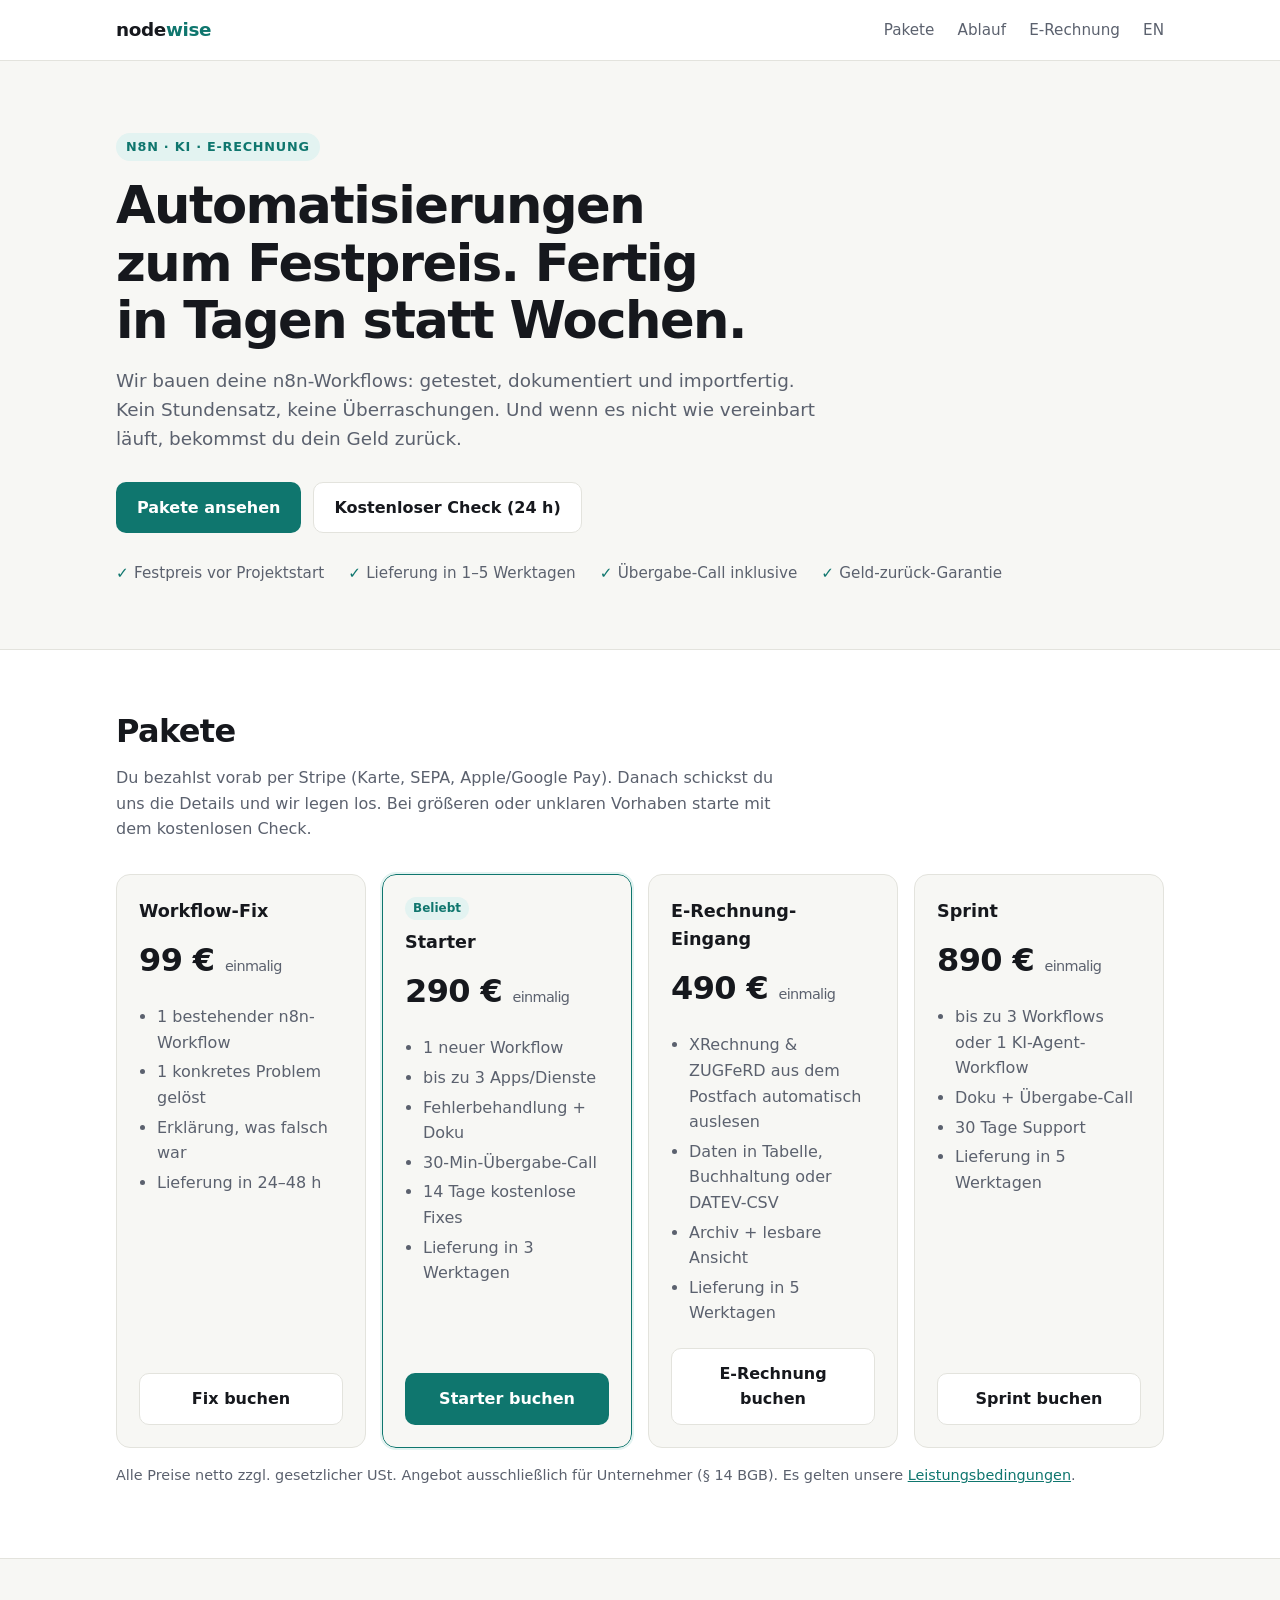
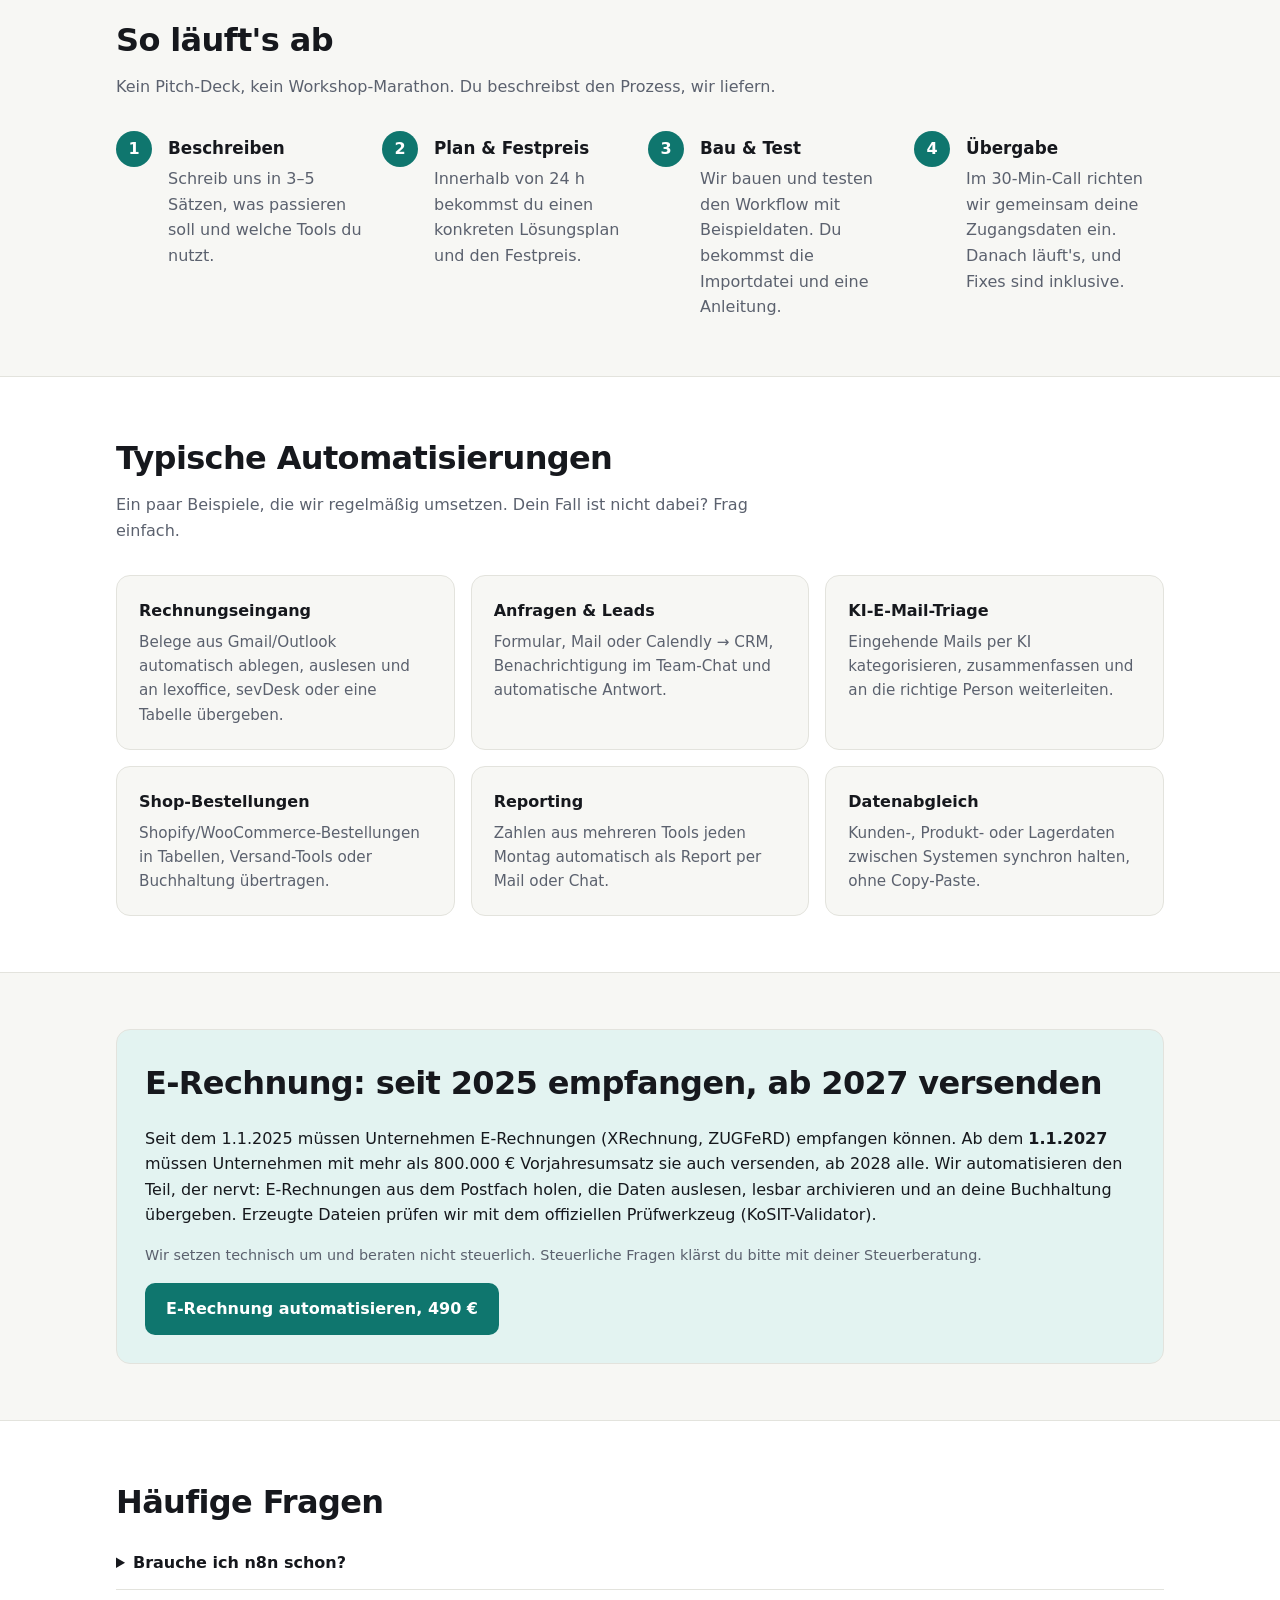
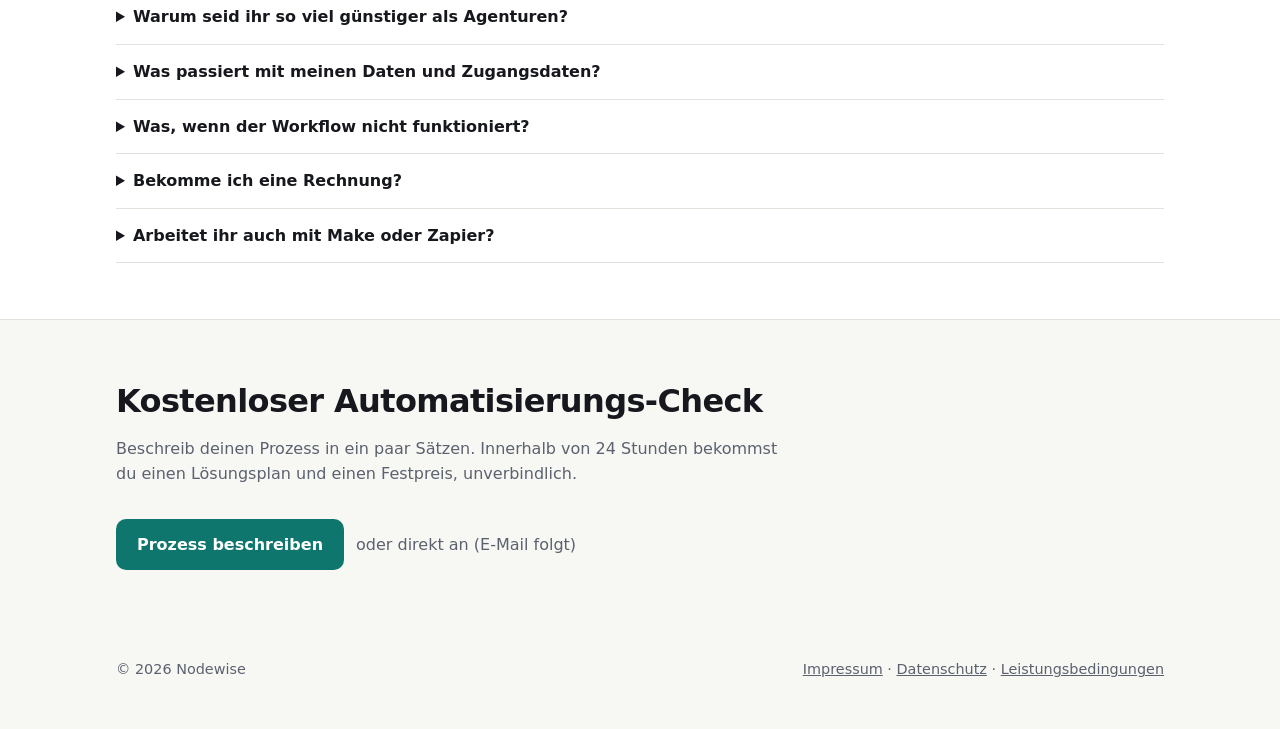
==== docs/index.html @ f4890bfd "feat: add Nodewise landing page (DE/EN) with legal pages Static site for GitHub Pages: four fixed-pr" ====
<!doctype html>
<html lang="de">
<head>
<meta charset="utf-8">
<meta name="viewport" content="width=device-width, initial-scale=1">
<title>Nodewise – n8n-Automatisierung zum Festpreis</title>
<meta name="description" content="Fertige n8n-Workflows zum Festpreis: getestet, dokumentiert, importfertig. Workflow-Fix ab 99 €, neue Automatisierung ab 290 €, E-Rechnung (XRechnung/ZUGFeRD) automatisch verarbeiten.">
<link rel="stylesheet" href="assets/style.css">
<link rel="alternate" hreflang="en" href="en/">
<link rel="icon" href="data:image/svg+xml,%3Csvg xmlns='http://www.w3.org/2000/svg' viewBox='0 0 32 32'%3E%3Crect width='32' height='32' rx='8' fill='%230f766e'/%3E%3Cpath d='M8 22V10l8 12V10m0 12l8-12v12' stroke='white' stroke-width='2.6' fill='none' stroke-linecap='round' stroke-linejoin='round'/%3E%3C/svg%3E">
</head>
<body>
<header class="top">
  <div class="wrap">
    <a class="logo" href="./">node<span>wise</span></a>
    <nav class="top">
      <a href="#pakete">Pakete</a>
      <a class="hide-sm" href="#ablauf">Ablauf</a>
      <a class="hide-sm" href="#e-rechnung">E-Rechnung</a>
      <a href="en/">EN</a>
    </nav>
  </div>
</header>

<main>
<section class="hero">
  <div class="wrap">
    <span class="eyebrow">n8n · KI · E-Rechnung</span>
    <h1>Automatisierungen zum Festpreis. Fertig in Tagen statt Wochen.</h1>
    <p class="lead">Wir bauen deine n8n-Workflows: getestet, dokumentiert und importfertig. Kein Stundensatz, keine Überraschungen. Und wenn es nicht wie vereinbart läuft, bekommst du dein Geld zurück.</p>
    <div class="cta">
      <a class="btn primary" href="#pakete">Pakete ansehen</a>
      <a class="btn ghost" data-mail data-subject="Kostenloser Automatisierungs-Check" data-body="Hallo Nodewise,&#10;&#10;diesen Prozess möchte ich automatisieren:&#10;&#10;Welche Tools nutze ich (z. B. Gmail, Google Sheets, lexoffice, Shopify):&#10;&#10;n8n Cloud oder selbst gehostet (oder noch gar nicht):&#10;" href="#kontakt">Kostenloser Check (24 h)</a>
    </div>
    <ul class="trust">
      <li>Festpreis vor Projektstart</li>
      <li>Lieferung in 1–5 Werktagen</li>
      <li>Übergabe-Call inklusive</li>
      <li>Geld-zurück-Garantie</li>
    </ul>
  </div>
</section>

<section class="alt" id="pakete">
  <div class="wrap">
    <h2>Pakete</h2>
    <p class="sub">Du bezahlst vorab per Stripe (Karte, SEPA, Apple/Google Pay). Danach schickst du uns die Details und wir legen los. Bei größeren oder unklaren Vorhaben starte mit dem kostenlosen Check.</p>
    <div class="grid g4">
      <div class="card">
        <h3>Workflow-Fix</h3>
        <div class="price">99 € <small>einmalig</small></div>
        <ul>
          <li>1 bestehender n8n-Workflow</li>
          <li>1 konkretes Problem gelöst</li>
          <li>Erklärung, was falsch war</li>
          <li>Lieferung in 24–48 h</li>
        </ul>
        <a class="btn ghost" data-buy="fix" data-subject="Workflow-Fix (99 €)" data-body="Hallo Nodewise,&#10;&#10;ich möchte den Workflow-Fix buchen. Das Problem:&#10;" href="#kontakt">Fix buchen</a>
      </div>
      <div class="card featured">
        <span class="tag">Beliebt</span>
        <h3>Starter</h3>
        <div class="price">290 € <small>einmalig</small></div>
        <ul>
          <li>1 neuer Workflow</li>
          <li>bis zu 3 Apps/Dienste</li>
          <li>Fehlerbehandlung + Doku</li>
          <li>30-Min-Übergabe-Call</li>
          <li>14 Tage kostenlose Fixes</li>
          <li>Lieferung in 3 Werktagen</li>
        </ul>
        <a class="btn primary" data-buy="starter" data-subject="Starter-Paket (290 €)" data-body="Hallo Nodewise,&#10;&#10;ich möchte das Starter-Paket buchen. Mein Prozess:&#10;" href="#kontakt">Starter buchen</a>
      </div>
      <div class="card">
        <h3>E-Rechnung-Eingang</h3>
        <div class="price">490 € <small>einmalig</small></div>
        <ul>
          <li>XRechnung &amp; ZUGFeRD aus dem Postfach automatisch auslesen</li>
          <li>Daten in Tabelle, Buchhaltung oder DATEV-CSV</li>
          <li>Archiv + lesbare Ansicht</li>
          <li>Lieferung in 5 Werktagen</li>
        </ul>
        <a class="btn ghost" data-buy="erechnung" data-subject="E-Rechnung-Eingang (490 €)" data-body="Hallo Nodewise,&#10;&#10;ich möchte den E-Rechnung-Eingang automatisieren. Postfach-Anbieter / Buchhaltungssoftware:&#10;" href="#kontakt">E-Rechnung buchen</a>
      </div>
      <div class="card">
        <h3>Sprint</h3>
        <div class="price">890 € <small>einmalig</small></div>
        <ul>
          <li>bis zu 3 Workflows oder 1 KI-Agent-Workflow</li>
          <li>Doku + Übergabe-Call</li>
          <li>30 Tage Support</li>
          <li>Lieferung in 5 Werktagen</li>
        </ul>
        <a class="btn ghost" data-buy="sprint" data-subject="Sprint (890 €)" data-body="Hallo Nodewise,&#10;&#10;ich möchte einen Sprint buchen. Meine Prozesse:&#10;" href="#kontakt">Sprint buchen</a>
      </div>
    </div>
    <p class="note"><span data-vat>Alle Preise netto zzgl. gesetzlicher USt.</span> Angebot ausschließlich für Unternehmer (§ 14 BGB). Es gelten unsere <a href="bedingungen.html">Leistungsbedingungen</a>.</p>
  </div>
</section>

<section id="ablauf">
  <div class="wrap">
    <h2>So läuft's ab</h2>
    <p class="sub">Kein Pitch-Deck, kein Workshop-Marathon. Du beschreibst den Prozess, wir liefern.</p>
    <div class="grid g4 steps">
      <div class="step"><h3>Beschreiben</h3><p>Schreib uns in 3–5 Sätzen, was passieren soll und welche Tools du nutzt.</p></div>
      <div class="step"><h3>Plan &amp; Festpreis</h3><p>Innerhalb von 24 h bekommst du einen konkreten Lösungsplan und den Festpreis.</p></div>
      <div class="step"><h3>Bau &amp; Test</h3><p>Wir bauen und testen den Workflow mit Beispieldaten. Du bekommst die Importdatei und eine Anleitung.</p></div>
      <div class="step"><h3>Übergabe</h3><p>Im 30-Min-Call richten wir gemeinsam deine Zugangsdaten ein. Danach läuft's, und Fixes sind inklusive.</p></div>
    </div>
  </div>
</section>

<section class="alt">
  <div class="wrap">
    <h2>Typische Automatisierungen</h2>
    <p class="sub">Ein paar Beispiele, die wir regelmäßig umsetzen. Dein Fall ist nicht dabei? Frag einfach.</p>
    <div class="grid g3">
      <div class="card usecase"><h3>Rechnungseingang</h3><p>Belege aus Gmail/Outlook automatisch ablegen, auslesen und an lexoffice, sevDesk oder eine Tabelle übergeben.</p></div>
      <div class="card usecase"><h3>Anfragen &amp; Leads</h3><p>Formular, Mail oder Calendly → CRM, Benachrichtigung im Team-Chat und automatische Antwort.</p></div>
      <div class="card usecase"><h3>KI-E-Mail-Triage</h3><p>Eingehende Mails per KI kategorisieren, zusammenfassen und an die richtige Person weiterleiten.</p></div>
      <div class="card usecase"><h3>Shop-Bestellungen</h3><p>Shopify/WooCommerce-Bestellungen in Tabellen, Versand-Tools oder Buchhaltung übertragen.</p></div>
      <div class="card usecase"><h3>Reporting</h3><p>Zahlen aus mehreren Tools jeden Montag automatisch als Report per Mail oder Chat.</p></div>
      <div class="card usecase"><h3>Datenabgleich</h3><p>Kunden-, Produkt- oder Lagerdaten zwischen Systemen synchron halten, ohne Copy-Paste.</p></div>
    </div>
  </div>
</section>

<section id="e-rechnung">
  <div class="wrap">
    <div class="callout">
      <h2>E-Rechnung: seit 2025 empfangen, ab 2027 versenden</h2>
      <p>Seit dem 1.1.2025 müssen Unternehmen E-Rechnungen (XRechnung, ZUGFeRD) empfangen können. Ab dem <strong>1.1.2027</strong> müssen Unternehmen mit mehr als 800.000 € Vorjahresumsatz sie auch versenden, ab 2028 alle. Wir automatisieren den Teil, der nervt: E-Rechnungen aus dem Postfach holen, die Daten auslesen, lesbar archivieren und an deine Buchhaltung übergeben. Erzeugte Dateien prüfen wir mit dem offiziellen Prüfwerkzeug (KoSIT-Validator).</p>
      <p class="note">Wir setzen technisch um und beraten nicht steuerlich. Steuerliche Fragen klärst du bitte mit deiner Steuerberatung.</p>
      <div class="cta" style="margin-top:16px">
        <a class="btn primary" data-buy="erechnung" data-subject="E-Rechnung-Eingang (490 €)" href="#kontakt">E-Rechnung automatisieren, 490 €</a>
      </div>
    </div>
  </div>
</section>

<section class="alt">
  <div class="wrap">
    <h2>Häufige Fragen</h2>
    <details><summary>Brauche ich n8n schon?</summary><p>Nein. Wir helfen dir bei der Einrichtung, egal ob n8n Cloud (ab ca. 20 €/Monat bei n8n) oder kostenlos selbst gehostet auf deinem Server. Die n8n-Kosten zahlst du direkt an n8n bzw. deinen Hoster.</p></details>
    <details><summary>Warum seid ihr so viel günstiger als Agenturen?</summary><p>Wir entwickeln KI-gestützt und arbeiten mit festen Paketen statt mit Stundensätzen. Das spart uns viel Zeit, und das geben wir weiter. Jeder Workflow wird trotzdem getestet und dokumentiert.</p></details>
    <details><summary>Was passiert mit meinen Daten und Zugangsdaten?</summary><p>Wir brauchen keinen Zugang zu deinen Systemen. Du bekommst eine Importdatei und trägst deine Zugangsdaten im Übergabe-Call selbst in deiner n8n-Instanz ein. Für Tests verwenden wir Beispieldaten.</p></details>
    <details><summary>Was, wenn der Workflow nicht funktioniert?</summary><p>Dann reparieren wir ihn kostenlos innerhalb der Support-Frist. Läuft er trotzdem nicht wie vereinbart, bekommst du dein Geld zurück.</p></details>
    <details><summary>Bekomme ich eine Rechnung?</summary><p>Ja, du bekommst eine ordnungsgemäße Rechnung für deine Buchhaltung.</p></details>
    <details><summary>Arbeitet ihr auch mit Make oder Zapier?</summary><p>Unser Schwerpunkt ist n8n, weil es sich DSGVO-freundlich selbst hosten lässt. Kleinere Make- oder Zapier-Aufgaben fragst du am besten über den kostenlosen Check an.</p></details>
  </div>
</section>

<section id="kontakt">
  <div class="wrap">
    <h2>Kostenloser Automatisierungs-Check</h2>
    <p class="sub">Beschreib deinen Prozess in ein paar Sätzen. Innerhalb von 24 Stunden bekommst du einen Lösungsplan und einen Festpreis, unverbindlich.</p>
    <div class="cta">
      <a class="btn primary" data-mail data-subject="Kostenloser Automatisierungs-Check" data-body="Hallo Nodewise,&#10;&#10;diesen Prozess möchte ich automatisieren:&#10;&#10;Welche Tools nutze ich:&#10;&#10;n8n Cloud oder selbst gehostet (oder noch gar nicht):&#10;" href="#kontakt">Prozess beschreiben</a>
      <span style="align-self:center;color:var(--muted)">oder direkt an <span data-email-text>(E-Mail folgt)</span></span>
    </div>
  </div>
</section>
</main>

<footer>
  <div class="wrap">
    <span>© <span data-year>2026</span> Nodewise</span>
    <span><a href="impressum.html">Impressum</a> · <a href="datenschutz.html">Datenschutz</a> · <a href="bedingungen.html">Leistungsbedingungen</a></span>
  </div>
</footer>
<script src="assets/config.js"></script>
<script src="assets/site.js"></script>
</body>
</html>
---- docs/assets/style.css ----
:root {
  --bg: #f7f7f4;
  --surface: #ffffff;
  --ink: #16181d;
  --muted: #5b616e;
  --line: #e3e3dd;
  --accent: #0f766e;
  --accent-ink: #ffffff;
  --accent-soft: #e3f3f1;
  --warn-bg: #fff4e0;
  --warn-ink: #7a4b00;
  --radius: 14px;
  --shadow: 0 1px 2px rgba(16, 24, 40, .05), 0 8px 24px rgba(16, 24, 40, .06);
  color-scheme: light;
}
@media (prefers-color-scheme: dark) {
  :root {
    --bg: #0f1114;
    --surface: #171a1f;
    --ink: #eceef2;
    --muted: #a3a9b5;
    --line: #2a2f37;
    --accent: #2dd4bf;
    --accent-ink: #062521;
    --accent-soft: #10302c;
    --warn-bg: #3a2a0c;
    --warn-ink: #ffd48a;
    --shadow: none;
    color-scheme: dark;
  }
}
* { box-sizing: border-box; }
html { -webkit-text-size-adjust: 100%; }
body {
  margin: 0;
  background: var(--bg);
  color: var(--ink);
  font: 16px/1.6 system-ui, -apple-system, "Segoe UI", Roboto, "Helvetica Neue", Arial, sans-serif;
}
a { color: var(--accent); }
.wrap { max-width: 1080px; margin: 0 auto; padding: 0 16px; }
header.top { border-bottom: 1px solid var(--line); background: var(--surface); }
header.top .wrap { display: flex; align-items: center; justify-content: space-between; height: 60px; gap: 12px; }
.logo { font-weight: 800; letter-spacing: -.02em; font-size: 1.15rem; color: var(--ink); text-decoration: none; }
.logo span { color: var(--accent); }
nav.top a { color: var(--muted); text-decoration: none; margin-left: 18px; font-size: .95rem; }
nav.top a:hover { color: var(--ink); }
@media (max-width: 640px) { nav.top .hide-sm { display: none; } }

.hero { padding: 72px 0 48px; }
.eyebrow { display: inline-block; font-size: .8rem; font-weight: 700; letter-spacing: .06em; text-transform: uppercase; color: var(--accent); background: var(--accent-soft); padding: 4px 10px; border-radius: 999px; }
h1 { font-size: clamp(2rem, 5vw, 3.2rem); line-height: 1.12; letter-spacing: -.03em; margin: 16px 0 16px; max-width: 18ch; }
.lead { font-size: 1.15rem; color: var(--muted); max-width: 60ch; margin: 0 0 28px; }
.cta { display: flex; flex-wrap: wrap; gap: 12px; }
.btn { display: inline-block; padding: 12px 20px; border-radius: 10px; font-weight: 650; text-decoration: none; border: 1px solid transparent; }
.btn.primary { background: var(--accent); color: var(--accent-ink); }
.btn.ghost { border-color: var(--line); color: var(--ink); background: var(--surface); }
.btn:hover { filter: brightness(1.05); }
.trust { display: flex; flex-wrap: wrap; gap: 8px 24px; margin-top: 28px; color: var(--muted); font-size: .95rem; padding: 0; list-style: none; }
.trust li::before { content: "✓ "; color: var(--accent); font-weight: 700; }

section { padding: 56px 0; }
section.alt { background: var(--surface); border-top: 1px solid var(--line); border-bottom: 1px solid var(--line); }
h2 { font-size: clamp(1.5rem, 3vw, 2rem); letter-spacing: -.02em; margin: 0 0 8px; }
.sub { color: var(--muted); margin: 0 0 32px; max-width: 65ch; }

.grid { display: grid; gap: 16px; }
.g4 { grid-template-columns: repeat(4, 1fr); }
.g3 { grid-template-columns: repeat(3, 1fr); }
@media (max-width: 960px) { .g4 { grid-template-columns: repeat(2, 1fr); } .g3 { grid-template-columns: 1fr 1fr; } }
@media (max-width: 600px) { .g4, .g3 { grid-template-columns: 1fr; } }

.card { background: var(--surface); border: 1px solid var(--line); border-radius: var(--radius); padding: 22px; box-shadow: var(--shadow); display: flex; flex-direction: column; }
section.alt .card { background: var(--bg); box-shadow: none; }
.card h3 { margin: 0 0 4px; font-size: 1.1rem; }
.price { font-size: 2rem; font-weight: 800; letter-spacing: -.02em; margin: 6px 0 2px; }
.price small { font-size: .9rem; font-weight: 500; color: var(--muted); }
.card ul { padding-left: 18px; margin: 12px 0 18px; color: var(--muted); }
.card ul li { margin: 4px 0; }
.card .btn { margin-top: auto; text-align: center; }
.card.featured { border-color: var(--accent); outline: 2px solid var(--accent-soft); }
.tag { align-self: flex-start; font-size: .75rem; font-weight: 700; color: var(--accent); background: var(--accent-soft); padding: 2px 8px; border-radius: 999px; margin-bottom: 8px; }
.note { color: var(--muted); font-size: .9rem; margin-top: 16px; }

.steps { counter-reset: s; }
.step { position: relative; padding-left: 52px; }
.step::before { counter-increment: s; content: counter(s); position: absolute; left: 0; top: 0; width: 36px; height: 36px; border-radius: 50%; background: var(--accent); color: var(--accent-ink); font-weight: 800; display: grid; place-items: center; }
.step h3 { margin: 4px 0 4px; font-size: 1.05rem; }
.step p { margin: 0; color: var(--muted); }

.usecase h3 { font-size: 1rem; margin: 0 0 6px; }
.usecase p { margin: 0; color: var(--muted); font-size: .95rem; }

.callout { border-radius: var(--radius); padding: 28px; background: var(--accent-soft); border: 1px solid var(--line); }
.callout h2 { margin-top: 0; }

details { border-bottom: 1px solid var(--line); padding: 14px 0; }
summary { cursor: pointer; font-weight: 650; }
details p { color: var(--muted); margin: 10px 0 0; }

.warn { background: var(--warn-bg); color: var(--warn-ink); padding: 12px 16px; border-radius: 10px; margin: 16px 0; font-size: .95rem; }

footer { padding: 32px 0 48px; color: var(--muted); font-size: .9rem; }
footer .wrap { display: flex; flex-wrap: wrap; gap: 8px 24px; justify-content: space-between; }
footer a { color: var(--muted); }

.legal { padding: 48px 0; max-width: 760px; }
.legal h1 { font-size: 2rem; max-width: none; }
.legal h2 { font-size: 1.2rem; margin-top: 28px; }
.legal p, .legal li { color: var(--ink); }
.legal, .card, .lead, .sub { overflow-wrap: break-word; hyphens: auto; }
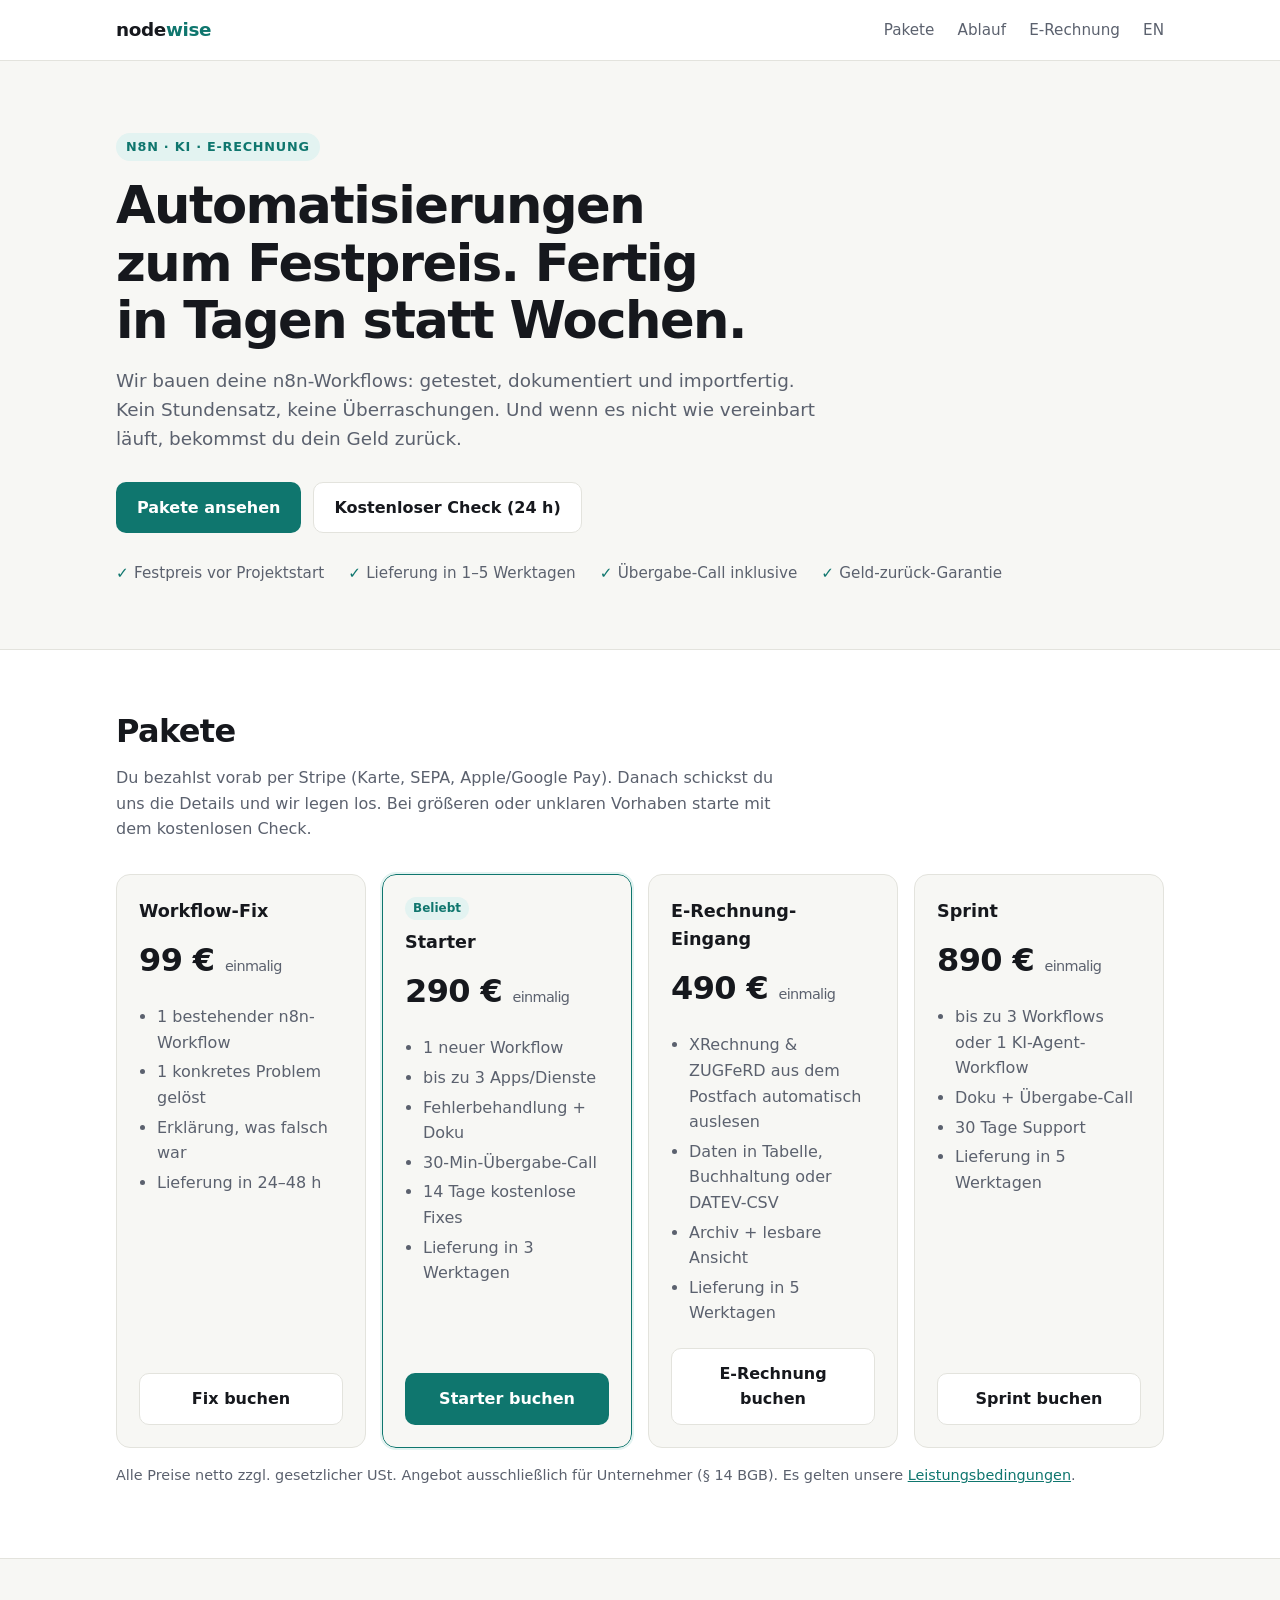
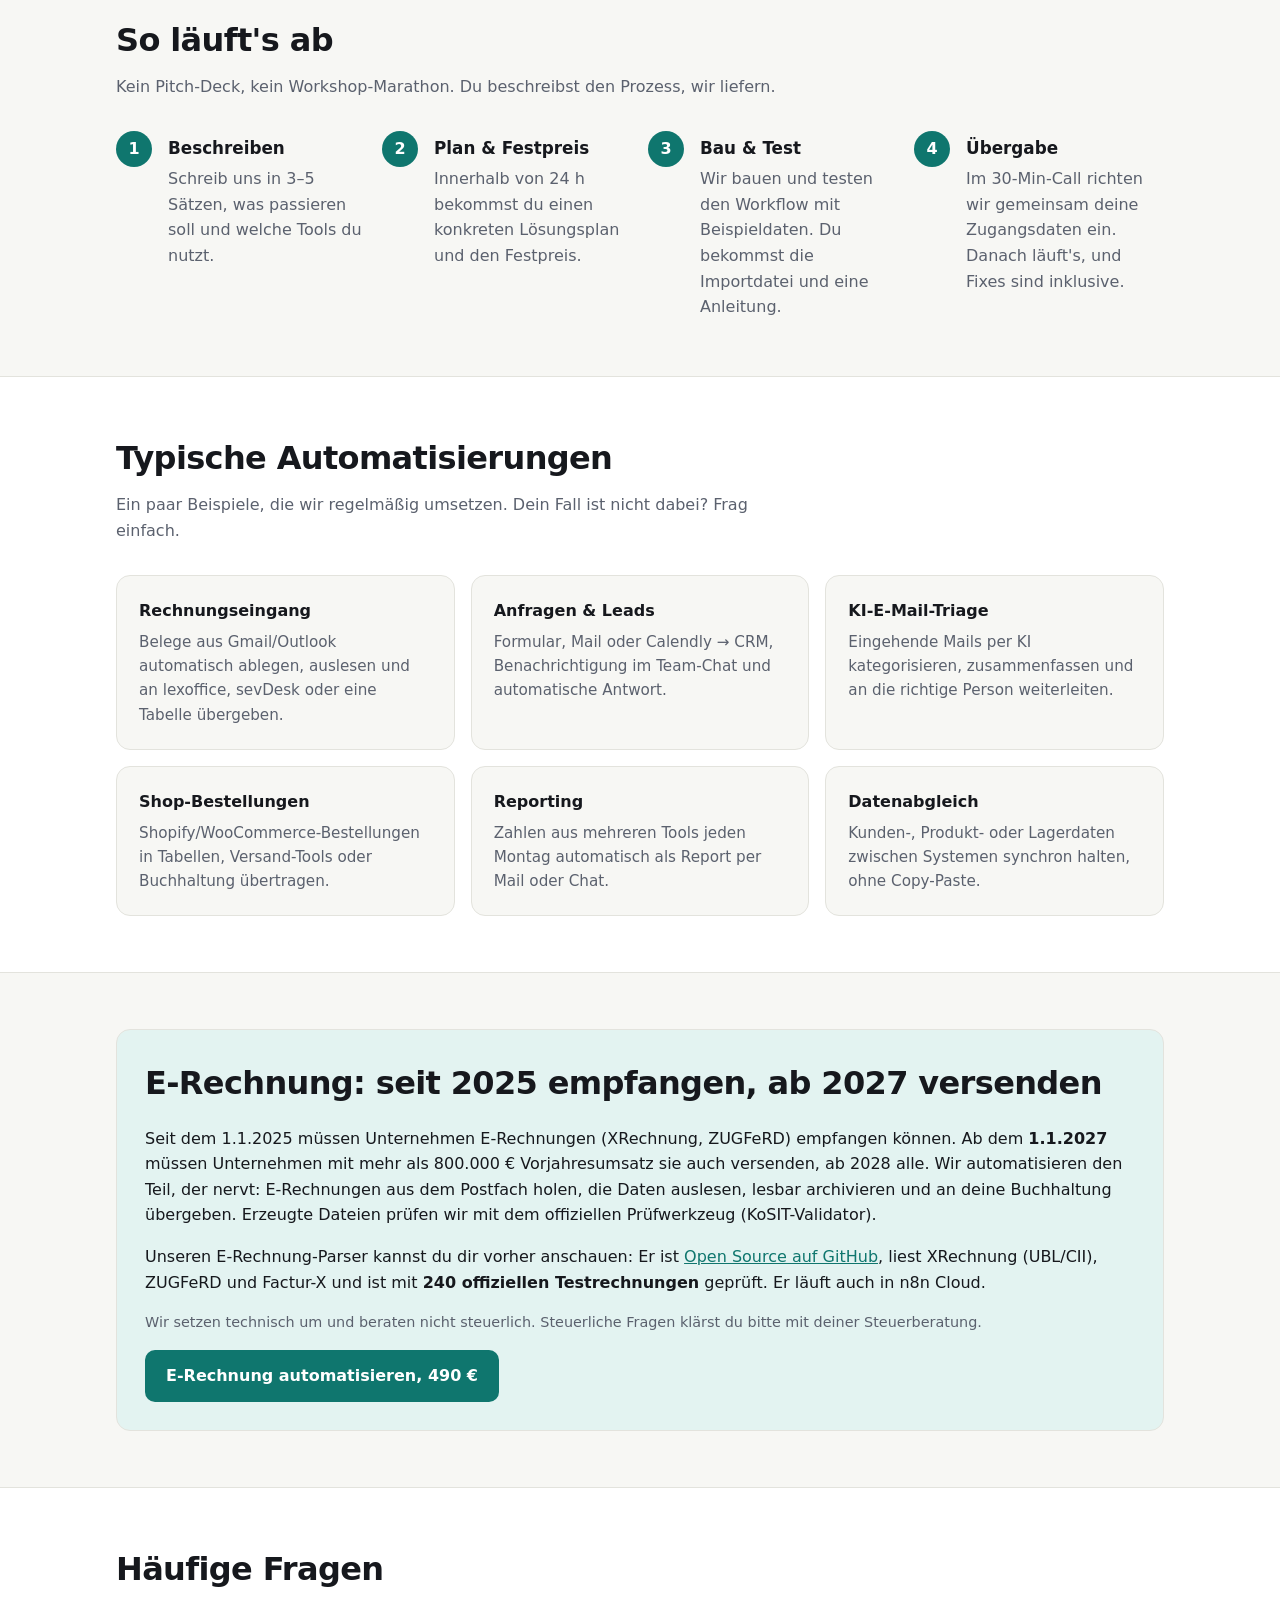
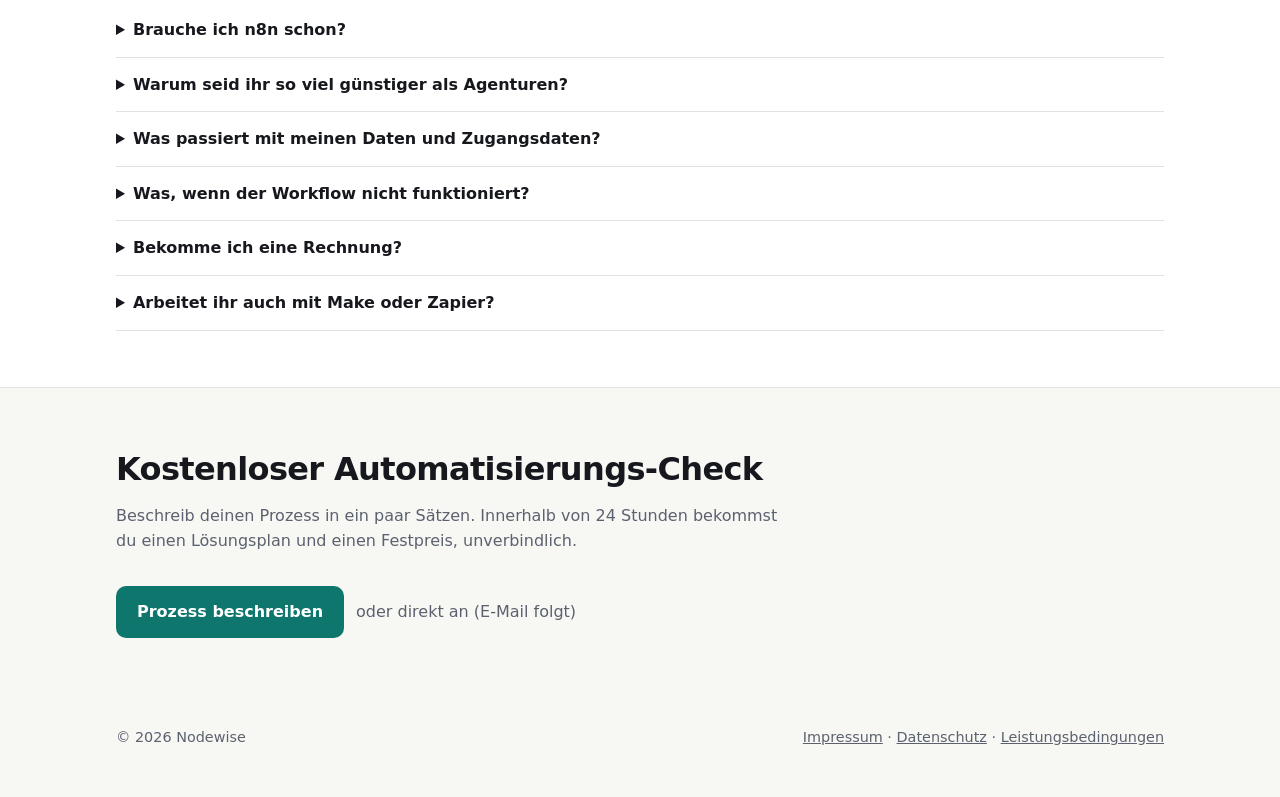
==== commit 81098d67: "feat: add tested e-invoice intake workflow for n8n Dependency-free parser for XRechnung (UBL/CII), Z" ====
--- a/docs/index.html
+++ b/docs/index.html
@@ -131,6 +131,7 @@
     <div class="callout">
       <h2>E-Rechnung: seit 2025 empfangen, ab 2027 versenden</h2>
       <p>Seit dem 1.1.2025 müssen Unternehmen E-Rechnungen (XRechnung, ZUGFeRD) empfangen können. Ab dem <strong>1.1.2027</strong> müssen Unternehmen mit mehr als 800.000 € Vorjahresumsatz sie auch versenden, ab 2028 alle. Wir automatisieren den Teil, der nervt: E-Rechnungen aus dem Postfach holen, die Daten auslesen, lesbar archivieren und an deine Buchhaltung übergeben. Erzeugte Dateien prüfen wir mit dem offiziellen Prüfwerkzeug (KoSIT-Validator).</p>
+      <p>Unseren E-Rechnung-Parser kannst du dir vorher anschauen: Er ist <a href="https://github.com/wsd-bartek/ai-test/tree/claude/pensive-fermat-5pqh31/workflows/e-rechnung-eingang" rel="noopener">Open Source auf GitHub</a>, liest XRechnung (UBL/CII), ZUGFeRD und Factur-X und ist mit <strong>240 offiziellen Testrechnungen</strong> geprüft. Er läuft auch in n8n Cloud.</p>
       <p class="note">Wir setzen technisch um und beraten nicht steuerlich. Steuerliche Fragen klärst du bitte mit deiner Steuerberatung.</p>
       <div class="cta" style="margin-top:16px">
         <a class="btn primary" data-buy="erechnung" data-subject="E-Rechnung-Eingang (490 €)" href="#kontakt">E-Rechnung automatisieren, 490 €</a>
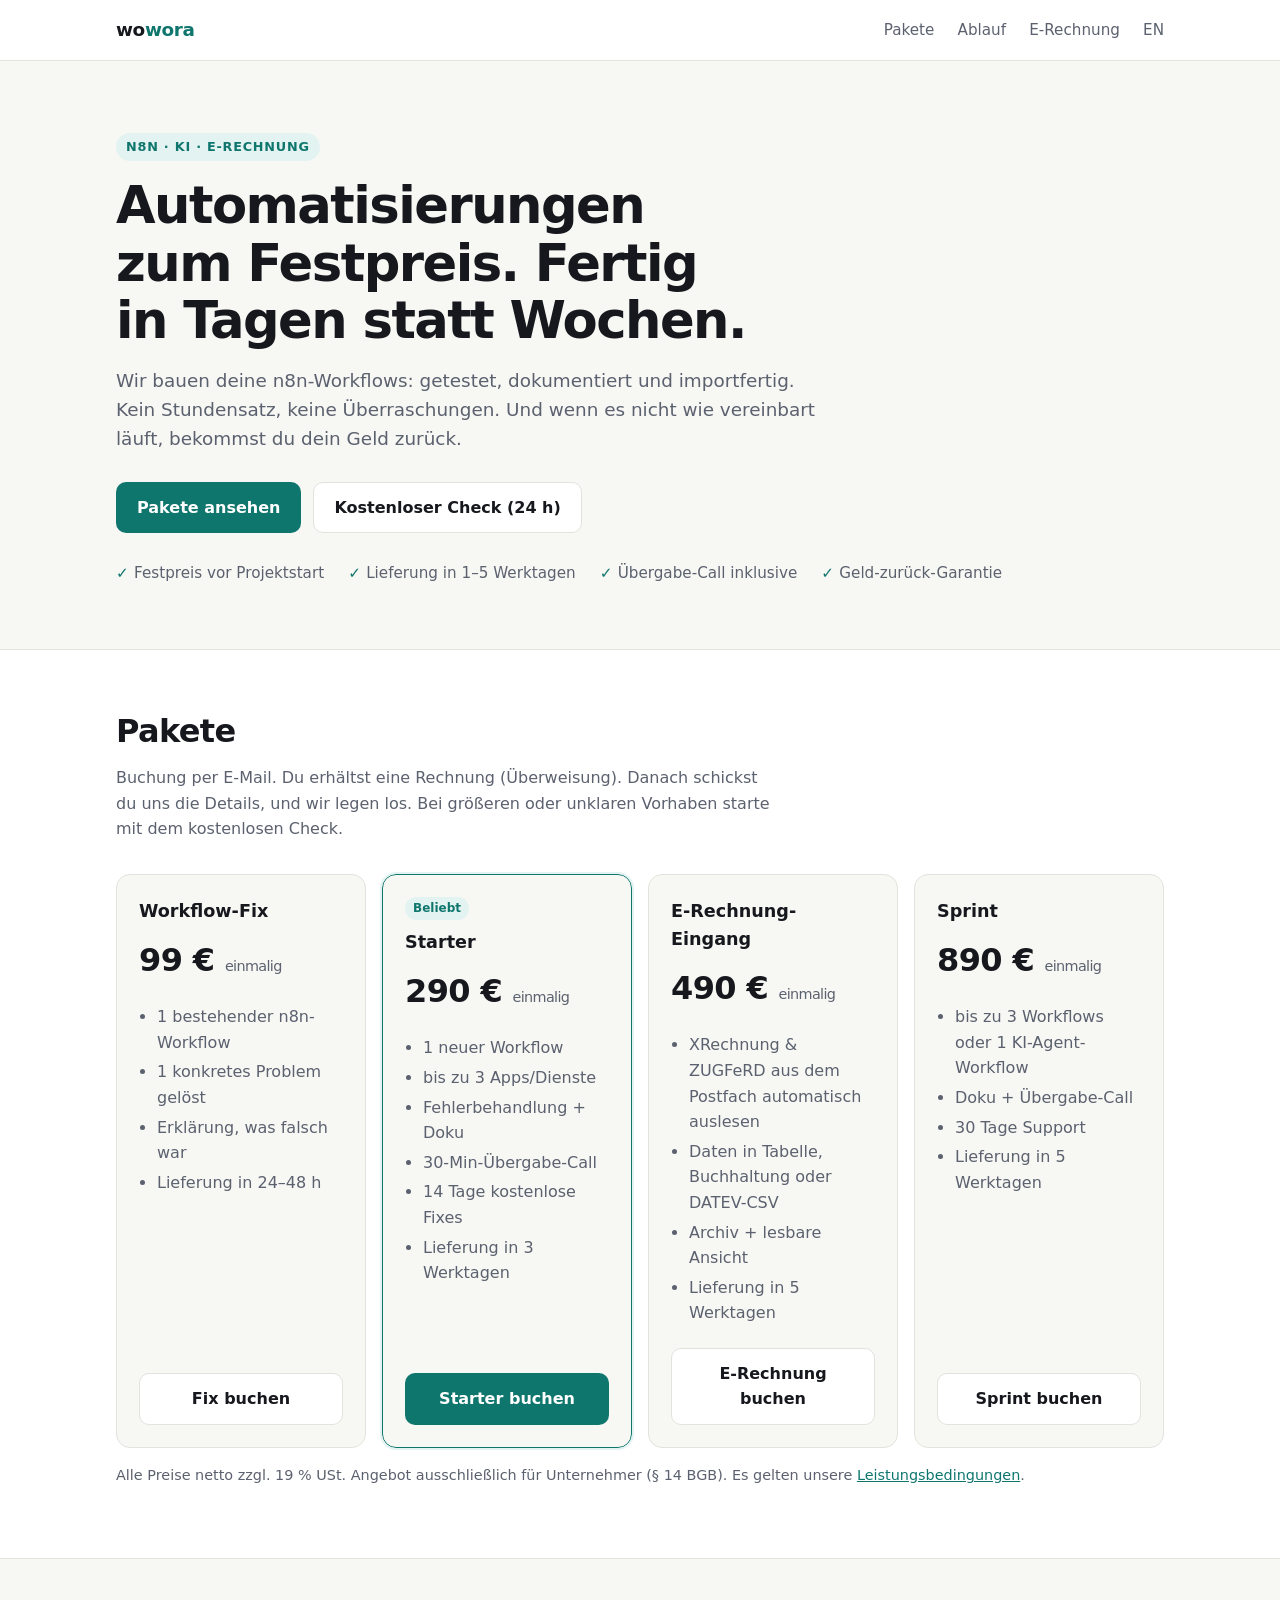
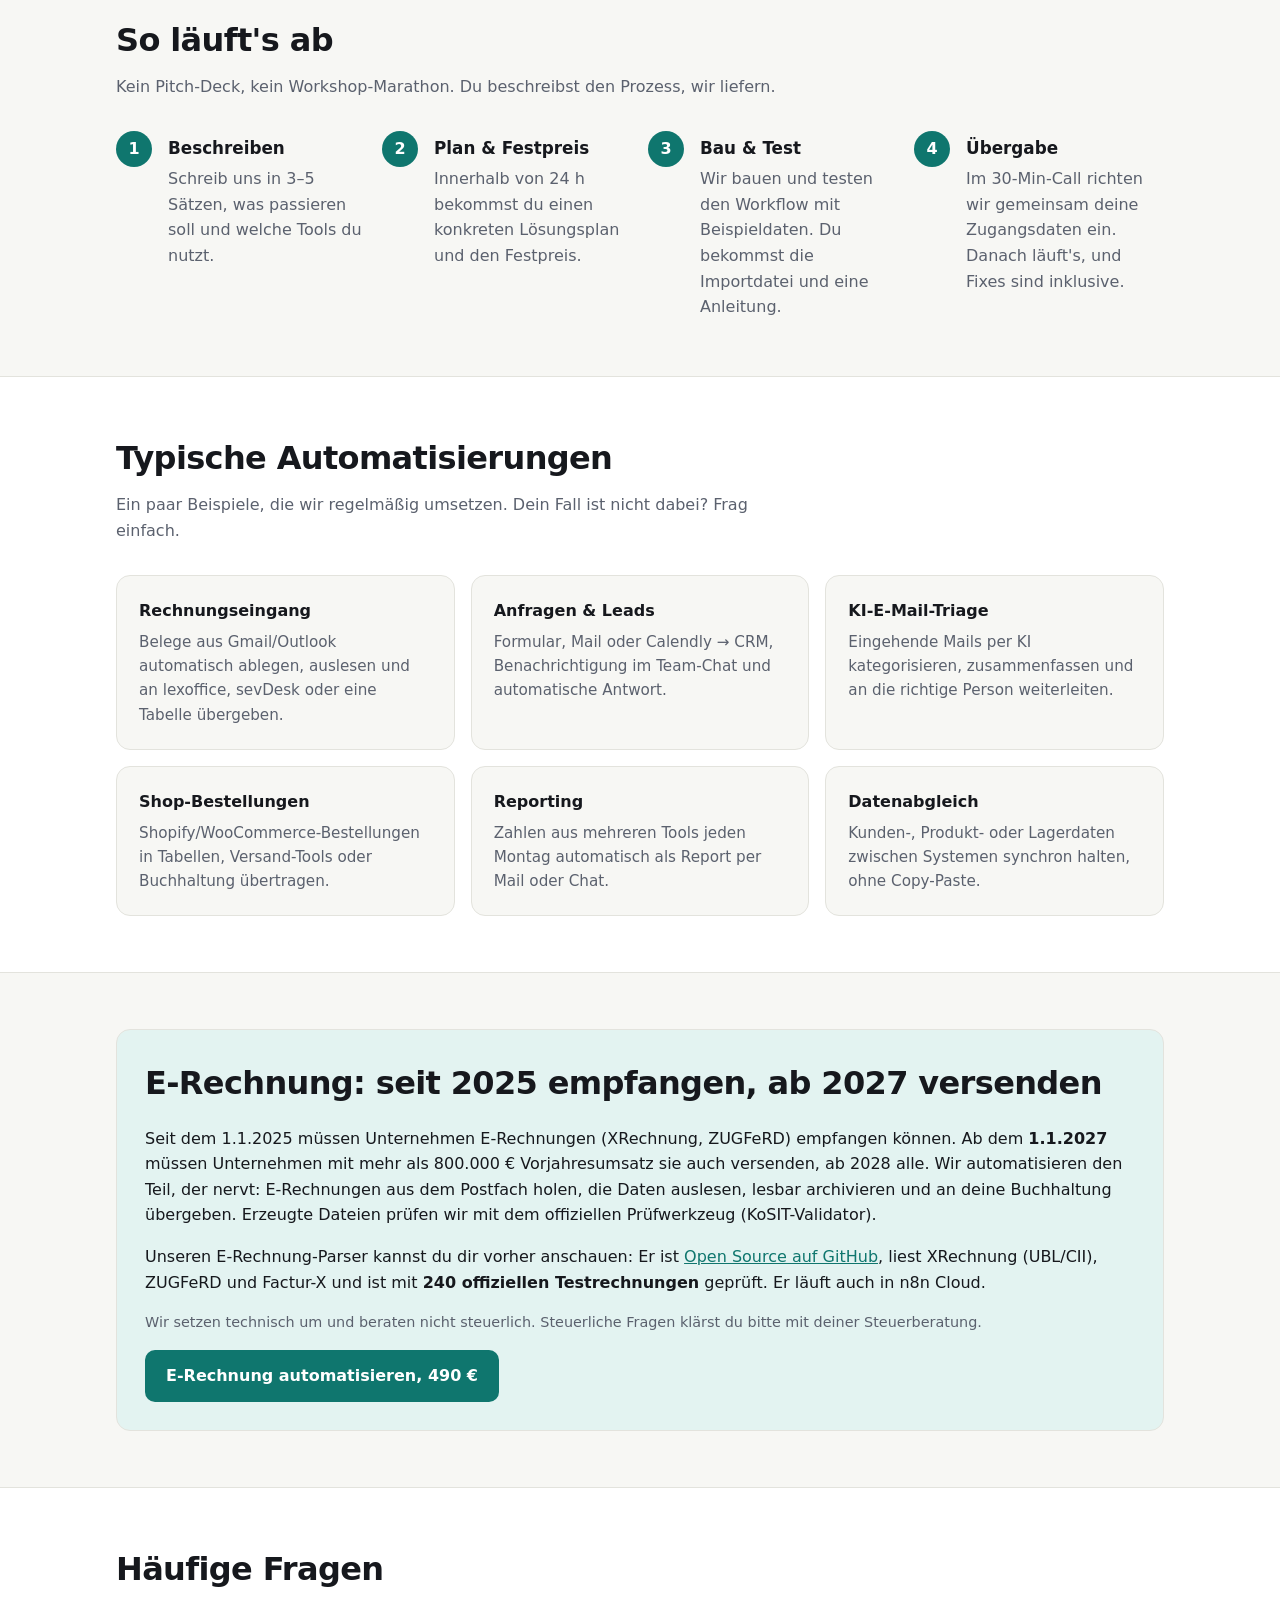
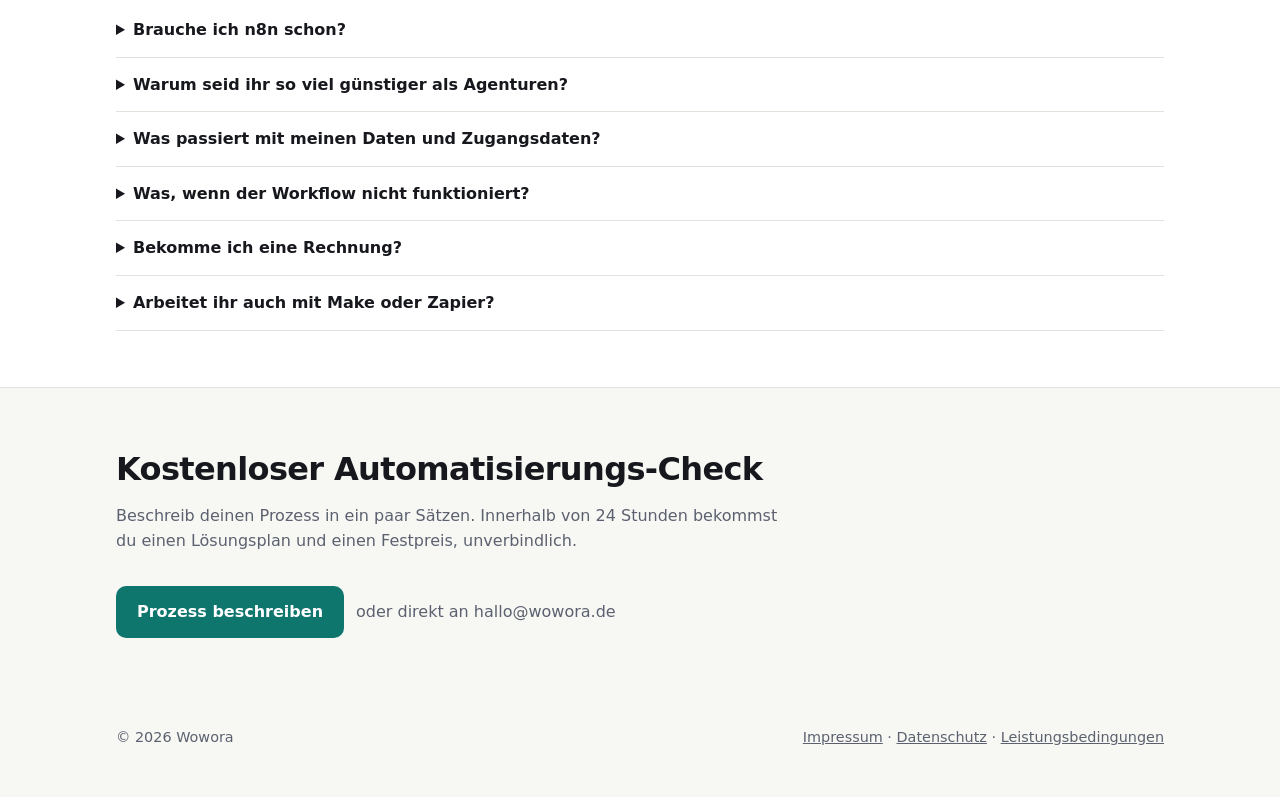
==== commit 8ed2b9bc: "feat: rebrand to Wowora, go live on wowora.de with invoice payment User provided the domain wowora.d" ====
--- a/docs/index.html
+++ b/docs/index.html
@@ -3,16 +3,16 @@
 <head>
 <meta charset="utf-8">
 <meta name="viewport" content="width=device-width, initial-scale=1">
-<title>Nodewise – n8n-Automatisierung zum Festpreis</title>
+<title>Wowora – n8n-Automatisierung zum Festpreis</title>
 <meta name="description" content="Fertige n8n-Workflows zum Festpreis: getestet, dokumentiert, importfertig. Workflow-Fix ab 99 €, neue Automatisierung ab 290 €, E-Rechnung (XRechnung/ZUGFeRD) automatisch verarbeiten.">
 <link rel="stylesheet" href="assets/style.css">
 <link rel="alternate" hreflang="en" href="en/">
-<link rel="icon" href="data:image/svg+xml,%3Csvg xmlns='http://www.w3.org/2000/svg' viewBox='0 0 32 32'%3E%3Crect width='32' height='32' rx='8' fill='%230f766e'/%3E%3Cpath d='M8 22V10l8 12V10m0 12l8-12v12' stroke='white' stroke-width='2.6' fill='none' stroke-linecap='round' stroke-linejoin='round'/%3E%3C/svg%3E">
+<link rel="icon" href="data:image/svg+xml,%3Csvg xmlns='http://www.w3.org/2000/svg' viewBox='0 0 32 32'%3E%3Crect width='32' height='32' rx='8' fill='%230f766e'/%3E%3Cpath d='M6.5 10l4 12 5.5-9 5.5 9 4-12' stroke='white' stroke-width='2.6' fill='none' stroke-linecap='round' stroke-linejoin='round'/%3E%3C/svg%3E">
 </head>
 <body>
 <header class="top">
   <div class="wrap">
-    <a class="logo" href="./">node<span>wise</span></a>
+    <a class="logo" href="./">wo<span>wora</span></a>
     <nav class="top">
       <a href="#pakete">Pakete</a>
       <a class="hide-sm" href="#ablauf">Ablauf</a>
@@ -30,7 +30,7 @@
     <p class="lead">Wir bauen deine n8n-Workflows: getestet, dokumentiert und importfertig. Kein Stundensatz, keine Überraschungen. Und wenn es nicht wie vereinbart läuft, bekommst du dein Geld zurück.</p>
     <div class="cta">
       <a class="btn primary" href="#pakete">Pakete ansehen</a>
-      <a class="btn ghost" data-mail data-subject="Kostenloser Automatisierungs-Check" data-body="Hallo Nodewise,&#10;&#10;diesen Prozess möchte ich automatisieren:&#10;&#10;Welche Tools nutze ich (z. B. Gmail, Google Sheets, lexoffice, Shopify):&#10;&#10;n8n Cloud oder selbst gehostet (oder noch gar nicht):&#10;" href="#kontakt">Kostenloser Check (24 h)</a>
+      <a class="btn ghost" data-mail data-subject="Kostenloser Automatisierungs-Check" data-body="Hallo Wowora,&#10;&#10;diesen Prozess möchte ich automatisieren:&#10;&#10;Welche Tools nutze ich (z. B. Gmail, Google Sheets, lexoffice, Shopify):&#10;&#10;n8n Cloud oder selbst gehostet (oder noch gar nicht):&#10;" href="#kontakt">Kostenloser Check (24 h)</a>
     </div>
     <ul class="trust">
       <li>Festpreis vor Projektstart</li>
@@ -44,7 +44,7 @@
 <section class="alt" id="pakete">
   <div class="wrap">
     <h2>Pakete</h2>
-    <p class="sub">Du bezahlst vorab per Stripe (Karte, SEPA, Apple/Google Pay). Danach schickst du uns die Details und wir legen los. Bei größeren oder unklaren Vorhaben starte mit dem kostenlosen Check.</p>
+    <p class="sub"><span data-pay-note>Buchung per E-Mail. Du erhältst eine Rechnung (Überweisung).</span> Danach schickst du uns die Details, und wir legen los. Bei größeren oder unklaren Vorhaben starte mit dem kostenlosen Check.</p>
     <div class="grid g4">
       <div class="card">
         <h3>Workflow-Fix</h3>
@@ -55,7 +55,7 @@
           <li>Erklärung, was falsch war</li>
           <li>Lieferung in 24–48 h</li>
         </ul>
-        <a class="btn ghost" data-buy="fix" data-subject="Workflow-Fix (99 €)" data-body="Hallo Nodewise,&#10;&#10;ich möchte den Workflow-Fix buchen. Das Problem:&#10;" href="#kontakt">Fix buchen</a>
+        <a class="btn ghost" data-buy="fix" data-subject="Workflow-Fix (99 €)" data-body="Hallo Wowora,&#10;&#10;ich möchte den Workflow-Fix buchen. Das Problem:&#10;" href="#kontakt">Fix buchen</a>
       </div>
       <div class="card featured">
         <span class="tag">Beliebt</span>
@@ -69,7 +69,7 @@
           <li>14 Tage kostenlose Fixes</li>
           <li>Lieferung in 3 Werktagen</li>
         </ul>
-        <a class="btn primary" data-buy="starter" data-subject="Starter-Paket (290 €)" data-body="Hallo Nodewise,&#10;&#10;ich möchte das Starter-Paket buchen. Mein Prozess:&#10;" href="#kontakt">Starter buchen</a>
+        <a class="btn primary" data-buy="starter" data-subject="Starter-Paket (290 €)" data-body="Hallo Wowora,&#10;&#10;ich möchte das Starter-Paket buchen. Mein Prozess:&#10;" href="#kontakt">Starter buchen</a>
       </div>
       <div class="card">
         <h3>E-Rechnung-Eingang</h3>
@@ -80,7 +80,7 @@
           <li>Archiv + lesbare Ansicht</li>
           <li>Lieferung in 5 Werktagen</li>
         </ul>
-        <a class="btn ghost" data-buy="erechnung" data-subject="E-Rechnung-Eingang (490 €)" data-body="Hallo Nodewise,&#10;&#10;ich möchte den E-Rechnung-Eingang automatisieren. Postfach-Anbieter / Buchhaltungssoftware:&#10;" href="#kontakt">E-Rechnung buchen</a>
+        <a class="btn ghost" data-buy="erechnung" data-subject="E-Rechnung-Eingang (490 €)" data-body="Hallo Wowora,&#10;&#10;ich möchte den E-Rechnung-Eingang automatisieren. Postfach-Anbieter / Buchhaltungssoftware:&#10;" href="#kontakt">E-Rechnung buchen</a>
       </div>
       <div class="card">
         <h3>Sprint</h3>
@@ -91,7 +91,7 @@
           <li>30 Tage Support</li>
           <li>Lieferung in 5 Werktagen</li>
         </ul>
-        <a class="btn ghost" data-buy="sprint" data-subject="Sprint (890 €)" data-body="Hallo Nodewise,&#10;&#10;ich möchte einen Sprint buchen. Meine Prozesse:&#10;" href="#kontakt">Sprint buchen</a>
+        <a class="btn ghost" data-buy="sprint" data-subject="Sprint (890 €)" data-body="Hallo Wowora,&#10;&#10;ich möchte einen Sprint buchen. Meine Prozesse:&#10;" href="#kontakt">Sprint buchen</a>
       </div>
     </div>
     <p class="note"><span data-vat>Alle Preise netto zzgl. gesetzlicher USt.</span> Angebot ausschließlich für Unternehmer (§ 14 BGB). Es gelten unsere <a href="bedingungen.html">Leistungsbedingungen</a>.</p>
@@ -147,7 +147,7 @@
     <details><summary>Warum seid ihr so viel günstiger als Agenturen?</summary><p>Wir entwickeln KI-gestützt und arbeiten mit festen Paketen statt mit Stundensätzen. Das spart uns viel Zeit, und das geben wir weiter. Jeder Workflow wird trotzdem getestet und dokumentiert.</p></details>
     <details><summary>Was passiert mit meinen Daten und Zugangsdaten?</summary><p>Wir brauchen keinen Zugang zu deinen Systemen. Du bekommst eine Importdatei und trägst deine Zugangsdaten im Übergabe-Call selbst in deiner n8n-Instanz ein. Für Tests verwenden wir Beispieldaten.</p></details>
     <details><summary>Was, wenn der Workflow nicht funktioniert?</summary><p>Dann reparieren wir ihn kostenlos innerhalb der Support-Frist. Läuft er trotzdem nicht wie vereinbart, bekommst du dein Geld zurück.</p></details>
-    <details><summary>Bekomme ich eine Rechnung?</summary><p>Ja, du bekommst eine ordnungsgemäße Rechnung für deine Buchhaltung.</p></details>
+    <details><summary>Bekomme ich eine Rechnung?</summary><p>Ja, du bekommst eine ordnungsgemäße Rechnung mit ausgewiesener Umsatzsteuer für deine Buchhaltung.</p></details>
     <details><summary>Arbeitet ihr auch mit Make oder Zapier?</summary><p>Unser Schwerpunkt ist n8n, weil es sich DSGVO-freundlich selbst hosten lässt. Kleinere Make- oder Zapier-Aufgaben fragst du am besten über den kostenlosen Check an.</p></details>
   </div>
 </section>
@@ -157,7 +157,7 @@
     <h2>Kostenloser Automatisierungs-Check</h2>
     <p class="sub">Beschreib deinen Prozess in ein paar Sätzen. Innerhalb von 24 Stunden bekommst du einen Lösungsplan und einen Festpreis, unverbindlich.</p>
     <div class="cta">
-      <a class="btn primary" data-mail data-subject="Kostenloser Automatisierungs-Check" data-body="Hallo Nodewise,&#10;&#10;diesen Prozess möchte ich automatisieren:&#10;&#10;Welche Tools nutze ich:&#10;&#10;n8n Cloud oder selbst gehostet (oder noch gar nicht):&#10;" href="#kontakt">Prozess beschreiben</a>
+      <a class="btn primary" data-mail data-subject="Kostenloser Automatisierungs-Check" data-body="Hallo Wowora,&#10;&#10;diesen Prozess möchte ich automatisieren:&#10;&#10;Welche Tools nutze ich:&#10;&#10;n8n Cloud oder selbst gehostet (oder noch gar nicht):&#10;" href="#kontakt">Prozess beschreiben</a>
       <span style="align-self:center;color:var(--muted)">oder direkt an <span data-email-text>(E-Mail folgt)</span></span>
     </div>
   </div>
@@ -166,7 +166,7 @@
 
 <footer>
   <div class="wrap">
-    <span>© <span data-year>2026</span> Nodewise</span>
+    <span>© <span data-year>2026</span> Wowora</span>
     <span><a href="impressum.html">Impressum</a> · <a href="datenschutz.html">Datenschutz</a> · <a href="bedingungen.html">Leistungsbedingungen</a></span>
   </div>
 </footer>
